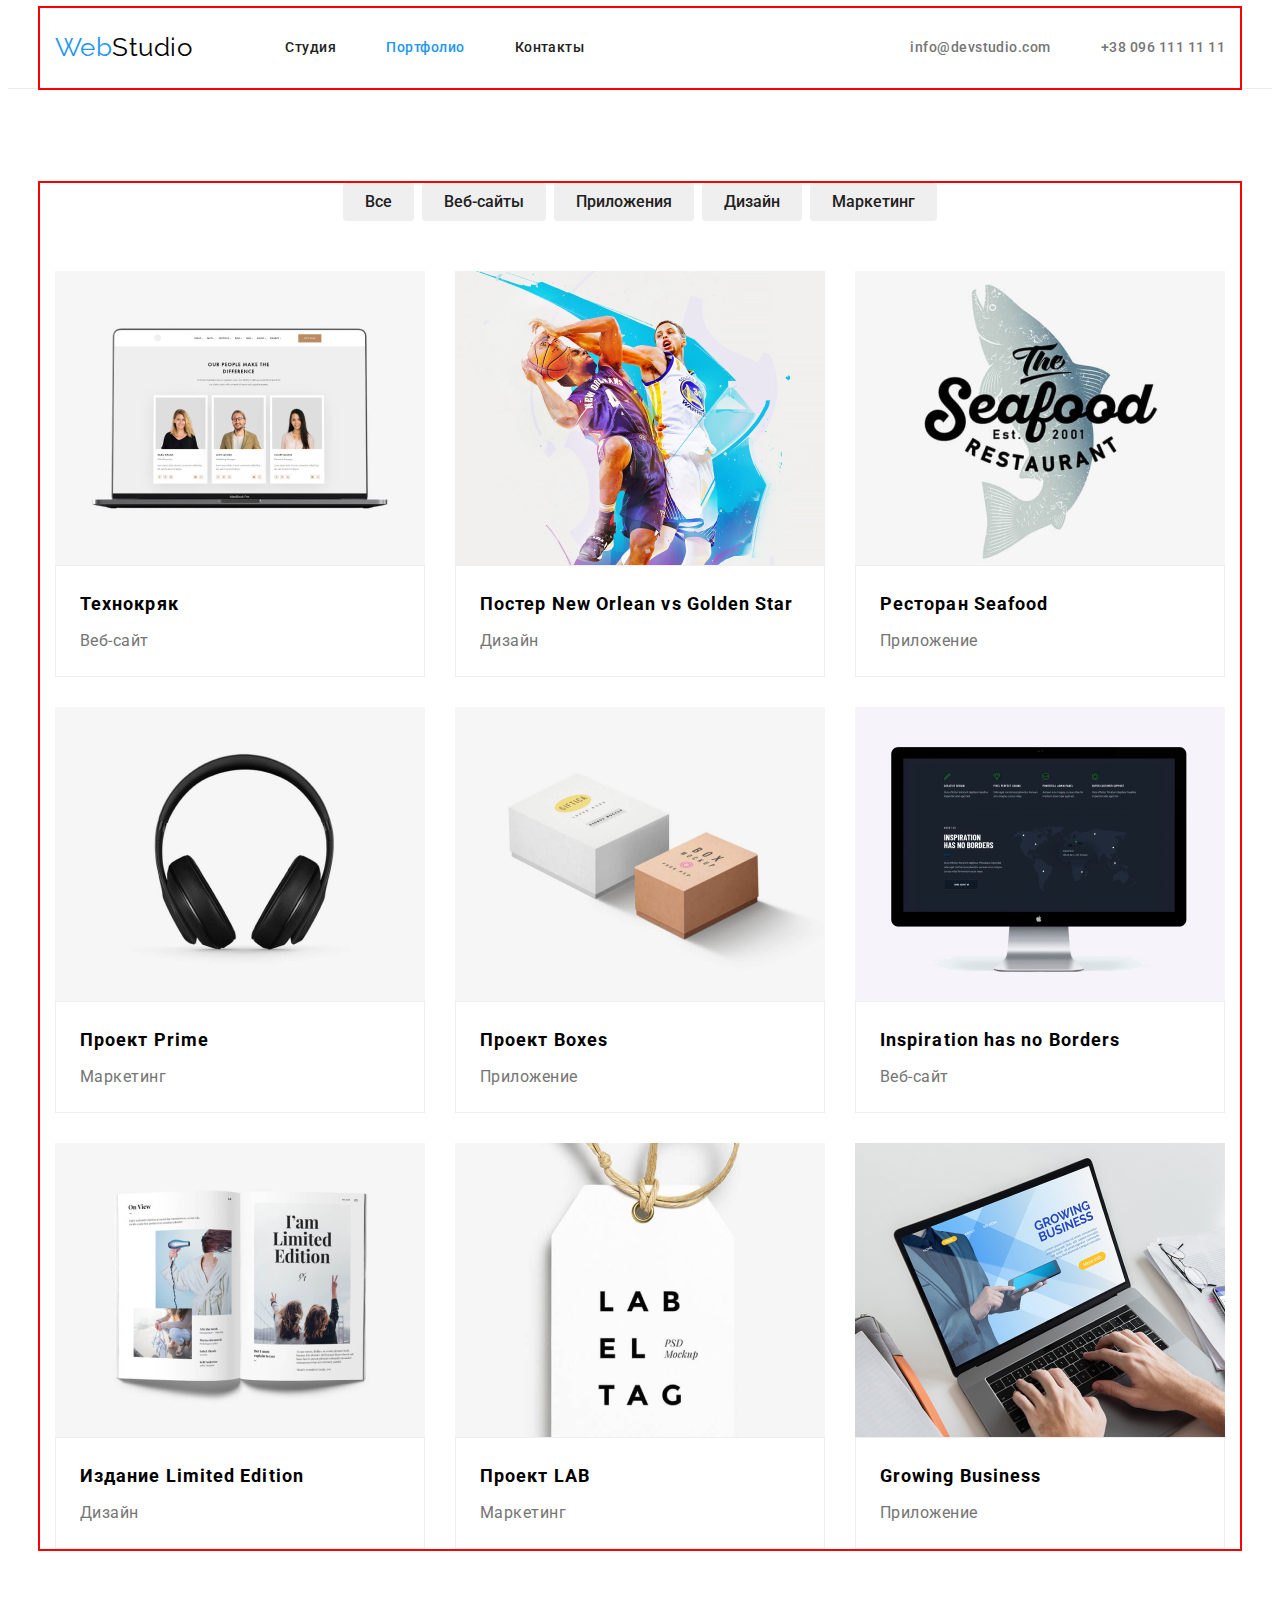
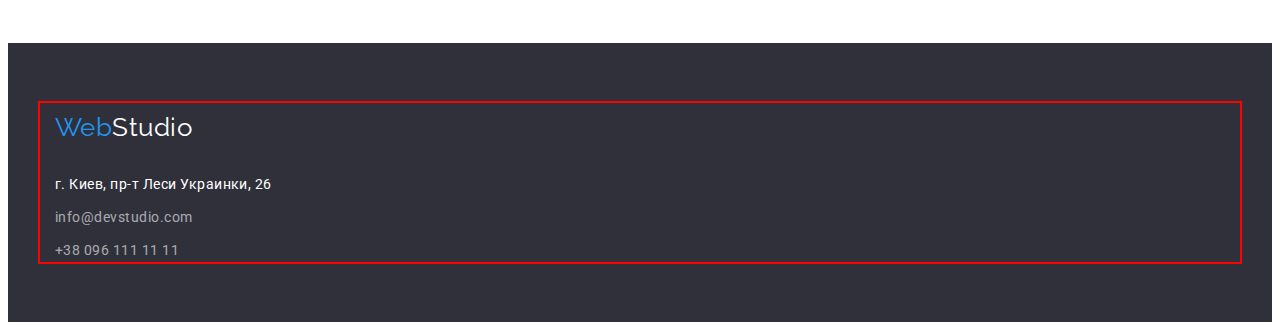
==== portfolio.html @ c7962161 "Initial commit" ====
<!DOCTYPE html>
<html lang="ru">

<head>
    <meta charset="UTF-8">
    <meta http-equiv="X-UA-Compatible" content="IE=edge">
    <meta name="viewport" content="width=device-width, initial-scale=1.0">
    <link rel="preconnect" href="https://fonts.googleapis.com">
    <link rel="preconnect" href="https://fonts.gstatic.com" crossorigin>
    <link
        href="https://fonts.googleapis.com/css2?family=Raleway:wght@700&family=Roboto:wght@400;500;700;900&display=swap"
        rel="stylesheet">
    <link rel="stylesheet" href="https://cdnjs.cloudflare.com/ajax/libs/modern-normalize/1.1.0/modern-normalize.min.css"
        integrity="sha512-wpPYUAdjBVSE4KJnH1VR1HeZfpl1ub8YT/NKx4PuQ5NmX2tKuGu6U/JRp5y+Y8XG2tV+wKQpNHVUX03MfMFn9Q=="
        crossorigin="anonymous" referrerpolicy="no-referrer" />
    <link rel="stylesheet" href="./css/styles.css">
    <title>Document</title>
</head>

<body>
    <header>
        <div class="container menu">
            <nav class="nav-navigation">
                <!-- Навигация на другие страницы -->
                <a class="logo link logo-header" href="./index.html">
                    <span class="logo-web">Web</span><span class="logo-studio">Studio</span>
                </a>
                <ul class="site-nav list">
                    <li class="item"><a class="link" href="./index.html">Студия</a></li>
                    <li class="item"><a class="link current" href="./portfolio.html">Портфолио</a></li>
                    <li class="item"><a class="link" href="">Контакты</a></li>
                </ul>
            </nav>
            <!-- Почта  телефон -->
            <div class="nav-info">
            <a class="site-navv list link info" href="mailto:info@devstudio.com">info@devstudio.com</a>
            <a class="site-navv list link info" href="tel:+380961111111">+38 096 111 11 11</a>
            </div>
        </div>
    </header>
    <main>

        <!--Портфолио-->
        <section class="portfolio">
            <div class="container">
            <h1 class="portfolio-title visually-hidden">Портфолио</h1>

                <ul class="list portfolio-menu">
                    <li><button class="portfolio-button" type="button">Все</button></li>
                    <li><button class="portfolio-button" type="button">Веб-сайты</button></li>
                    <li><button class="portfolio-button" type="button">Приложения</button></li>
                    <li><button class="portfolio-button" type="button">Дизайн</button></li>
                    <li><button class="portfolio-button" type="button">Маркетинг</button></li>
                </ul>

            <ul class="portfolio-list list">
                <li>
                    <img src="./images/texno.jpg" alt="разработка веб-сайта" width="370" height="294">
                    <div class="portfolio-about">
                    <h2 class="portfolio-title">Технокряк</h2>
                    <p class="list-about">Веб-сайт</p>
                    </div>
                </li>
                <li>
                    <img src="./images/neworlean.jpg" alt="разработка дизайна постера" width="370" height="294">
                    <div class="portfolio-about">
                    <h2 class="portfolio-title">Постер New Orlean vs Golden Star</h2>
                    <p class="list-about">Дизайн</p>
                    </div>
                </li>
                <li>
                    <img src="./images/seafood.jpg" alt="разработка приложения для ресторана" width="370" height="294">
                    <div class="portfolio-about">
                    <h2 class="portfolio-title">Ресторан Seafood</h2>
                    <p class="list-about">Приложение</p>
                    </div>
                </li>
                <li>
                    <img src="./images/prime.jpg" alt="реклама наушников" width="370" height="294">
                    <div class="portfolio-about">
                    <h2 class="portfolio-title">Проект Prime</h2>
                    <p class="list-about">Маркетинг</p>
                    </div>
                </li>
                <li>
                    <img src="./images/boxes.jpg" alt="разработка приложений" width="370" height="294">
                    <div class="portfolio-about">
                    <h2 class="portfolio-title">Проект Boxes</h2>
                    <p class="list-about">Приложение</p>
                    </div>
                </li>
                <li>
                    <img src="./images/inspiration.jpg" alt="разработка веб-сайта" width="370" height="294">
                    <div class="portfolio-about">
                    <h2 class="portfolio-title">Inspiration has no Borders</h2>
                    <p class="list-about">Веб-сайт</p>
                    </div>
                </li>
                <li>
                    <img src="./images/limited.jpg" alt="дизайн для издательства" width="370" height="294">
                    <div class="portfolio-about">
                    <h2 class="portfolio-title">Издание Limited Edition</h2>
                    <p class="list-about">Дизайн</p>
                    </div>
                </li>
                <li>
                    <img src="./images/lab.jpg" alt="маркетинг и реклама" width="370" height="294">
                    <div class="portfolio-about">
                    <h2 class="portfolio-title">Проект LAB</h2>
                    <p class="list-about">Маркетинг</p>
                    </div>
                </li>
                <li>
                    <img src="./images/growingbusiness.jpg" alt="разработка приложения" width="370" height="294">
                    <div class="portfolio-about">
                    <h2 class="portfolio-title">Growing Business</h2>
                    <p class="list-about">Приложение</p>
                    </div>
                </li>

            </ul>
            </div>

        </section>

    </main>

    <!--Футер-->
    
        <footer class="footer">
            <div class="container">
            <a class="logo link" href="./index.html">
                <span class="logo-web">Web</span><span class="logo-footer">Studio</span>
            </a>
            <address>
                <ul class="footer-list list">
                    <li class="footer-address"><a class="address link" href="https://goo.gl/maps/EyPAr5aNkVju3ovo6" rel="nofollow">г. Киев, пр-т
                            Леси
                            Украинки, 26</a>
                    </li>
                    <li class="footer-mailo"><a class="nav link" href="mailto:info@devstudio.com">info@devstudio.com</a></li>
                    <li><a class="nav link" href="tel:+380961111111">+38 096 111 11 11</a></li>
                </ul>
            </address>
            </div>    
        </footer>   

</body>

</html>
---- css/styles.css ----
html {
    box-sizing: border-box;
}

*,
*::after,
*::before {
    box-sizing: inherit;
}

h1,
h2,
h3,
h4,
h5,
h6,
p {
    margin: 0;
}

.list {
    list-style: none;
    padding: 0;
    margin: 0;
}

.link {
    text-decoration: none;
    color: inherit;
}

img {
    display: block;
    max-width: 100%;
    height: auto;
}


:root {
    --primary-text-color: #757575;
    --title-text-color: #212121;
    --accent-color: #2196F3;
    --body-color: #ffffff;
    --color-footer: #2F303A;
}

body {
    font-family: 'Roboto' ,sans-serif;
    background-color: var(--body-color)
    color: var(--title-text-color);
    letter-spacing: 0.03em;
}


header {
    border-bottom: 1px solid #ECECEC;
}

.container {
    width: 1200px;
    padding-left: 15px;
    padding-right: 15px;
    outline: 2px solid red;
    margin: 0 auto;
}

.link {
    text-decoration: none;
}


.logo {
    font-family: 'Raleway' ,sans-serif;;
    font-size: 26px;
    line-height: 1.9;
    color: inherit;
    }

.logo-header {
    margin-right: 93px;
}
 
.logo-web {
    color: var(--accent-color);
}

 /* .logo-studio { 
    color: var(--title-text-color);
} */

.logo-footer {
    color: var(--body-color)
    
}

/* Стилизация навигации сайта */

.site-nav {
    display: flex;
}

.site-nav .link {
    display: block;
    padding-top: 32px;
    padding-bottom: 32px;
}

.site-nav .item  {
    margin-right: 50px;
} 

.site-nav .item:last-child {
    margin-right: 0;
}

.site-nav {
    color: var(--title-text-color);
    font-weight: 500;
    font-size: 14px;
    line-height: 1.14;
}

.nav-navigation {
    display: flex;
    align-items: center;
}

.menu {
    display: flex;
    align-items: center;
}

.nav-info {
    display: flex;
    margin-left: auto;
}

.site-navv {
    color: var(--title-text-color);
    font-weight: 500;
    font-size: 14px;
    line-height: 1.14;
}

.site-navv:hover,
.site-navv:focus {
    color: var(--accent-color);
}


.info {
    color: var(--primary-text-color);
    display: flex;
}

.info+.info {
    margin-left: 50px;
}


.site-nav .item:hover,
.site-nav .item:focus{
    color: var(--accent-color);
}

.site-nav .link.current {
    color: var(--accent-color);
}


/* ---------Прячем заголовки-------------------------- */

.visually-hidden {
    position: absolute;
    width: 1px;
    height: 1px;
    margin: -1px;
    border: 0;
    padding: 0;

    white-space: nowrap;
    clip-path: inset(100%);
    clip: rect(0 0 0 0);
    overflow: hidden;
} 

.visually-list {
    display: flex;
}

.visually-list li {
    width: 270px;
}

.visually-list .item {
    margin-right: 30px;
}

.visually-list .item:nth-child(4n) {
    margin-right: 0;
}
/*-------- Стилизация главной страницы сайта ----------*/

.hero {
    background-color: #2F303A;
    
    text-align: center;
    padding-top: 200px;
    padding-bottom: 200px;
}

.hero-tittle {
    font-family: 'Roboto';
    color: var(--body-color);
    font-weight: 900;
    font-size: 44px;
    line-height: 1.36;
    text-transform: uppercase;
    letter-spacing: 0.06em;

    margin-bottom: 30px;
}

.hero-button {
    border: 0;
    background: var(--accent-color);
    font-family: 'Roboto';

    font-weight: 700;
    font-size: 16px;
    line-height: 1.88;
    align-items: center;
    text-align: center;
    letter-spacing: 0.06em;
    cursor: pointer;
    color: var(--body-color);

    box-shadow: 0px 4px 4px rgba(0, 0, 0, 0.15);
    border-radius: 4px;
    padding: 10px 32px;
}


/*-------------------- Стилизация заголовка h2 -------------------*/

/* .privilege,
.about,
.team h2 h1 {
    color: #212121;
} */

/*----------------- Стилизация заголовка р ------------------*/

.privilege p,
.about p,
.team p {
    color: var(--primary-text-color);
}

/*---------------------- Стилизация привилегии -----------------*/

.privilege {
    padding-top: 94px;
    padding-bottom: 94px;
}

.privilege-tittle {
    font-size: 14px;
    line-height: 1.14;
    margin-bottom: 10px;
}

.privilege p {
    font-size: 14px;
    line-height: 1.71;
}

/*----------------- Стилизация чем мы занимаемся ------------------*/

.about {
    padding-bottom: 94px;
}

.about-title {
    font-size: 36px;
    line-height: 1.17;
    text-align: center;
    margin-bottom: 50px;
}

.about-list {
    display: flex;
}

.about-list li {
    margin-right: 30px;
}


.about-list li:nth-child(3n) {
    margin-right: 0;
}
/*---------------------- Стилизация блока команда --------------------*/

.container-title {
    margin-bottom: 50px;
}

.team {
    background: #F5F4FA;
    padding-bottom: 94px;
    padding-top: 94px;
}

.team h2 {
    font-size: 36px;
    line-height: 1.7;
    text-align: center;
}

.team-title {
    font-weight: 500;
    font-size: 16px;
    line-height: 1.19;
    margin-bottom: 10px;
}

.team p {
    font-size: 16px;
    line-height: 1.19;
}

.team-list {
    display: flex;
}

.team-list li {
    margin-right: 30px;
    background-color: var(--body-color);
    box-shadow: 0px 1px 3px rgba(0, 0, 0, 0.12), 0px 1px 1px rgba(0, 0, 0, 0.14), 0px 2px 1px rgba(0, 0, 0, 0.2);
    border-radius: 0px 0px 4px 4px;
}

.command-title {
    padding-top: 30px;
    padding-bottom: 30px;
    text-align: center;
}

.team-list li:last-child {
    margin-right: 0;
}
/*------------------- Стилизация кнопок портфолио ---------------------*/
.portfolio {
    padding-top: 94px;
    padding-bottom: 94px;
}

.portfolio-list {
    margin-top: 50px;
    
}

.portfolio-button {
    /* background: #F5F4FA; */
    color: var(--title-text-color);
    cursor: pointer;

    font-family: 'Roboto';
    font-weight: 500;
    font-size: 16px;
    line-height: 1.63;
    
    border: 0;
    border-radius: 4px;
    padding: 6px 22px;
}

.portfolio-button:hover,
.portfolio-button:focus {
    background: var(--accent-color);
    color: var(--body-color);
    border-radius: 4px;
}

.portfolio-title {
    font-size: 18px;
    line-height: 2.0;
    letter-spacing: 0.06em;
    margin-bottom: 4px;
}

.portfolio-menu {
    display: flex;
    justify-content:center;
}

.portfolio-menu li {
    margin-right: 8px;
}

.portfolio-menu li:last-child {
    margin-right: 0;
}

.portfolio-about {
    padding-top: 20px;
    padding-bottom: 20px;
    border: 1px solid #EEEEEE;
    padding-left: 24px;
    padding-right: 24px;
}
/*------------------ Стилизация секции портфолио ---------------------*/

.portfolio-list .list-about {
    color: var(--primary-text-color);
}

.portfolio-list h3 {
    font-size: 18px;
    line-height: 2;
    letter-spacing: 0.06em;
}

.list-about {
    font-size: 16px;
    line-height: 1.88;
}

.portfolio-list {
    display: flex;
    flex-wrap: wrap;
}

.portfolio-list li {
    margin-right: 30px;
    margin-bottom: 30px;
}

.portfolio-list li:nth-child(3n) {
    margin-right: 0;
}

.portfolio-list li:nth-last-child(-n + 3) {
    margin-bottom: 0;
}
/*--------------------- Стилизация футера --------------------------*/

.footer {
    background-color: var(--color-footer);
    padding-top: 60px;
    padding-bottom: 60px;
}

.footer .logo.link {
    display: block;
    margin-bottom: 20px;
}

.footer-list .address{
    color: var(--body-color);
}

.footer-list .nav {
    color: rgba(255, 255, 255, 0.6);
}

.footer-list {
    font-size: 14px;
    line-height: 1.71;
}

.footer:hover,
.footer:focus,
.footer-list .address:hover,
.footer-list .address:focus,
.footer-list .nav:hover,
.footer-list .nav:focus {
    color: var(--accent-color);
}

address {
    font-style: normal;
}

.footer-mailo {
    margin-bottom: 9px;
}

.footer-address {
    margin-bottom: 9px;
}
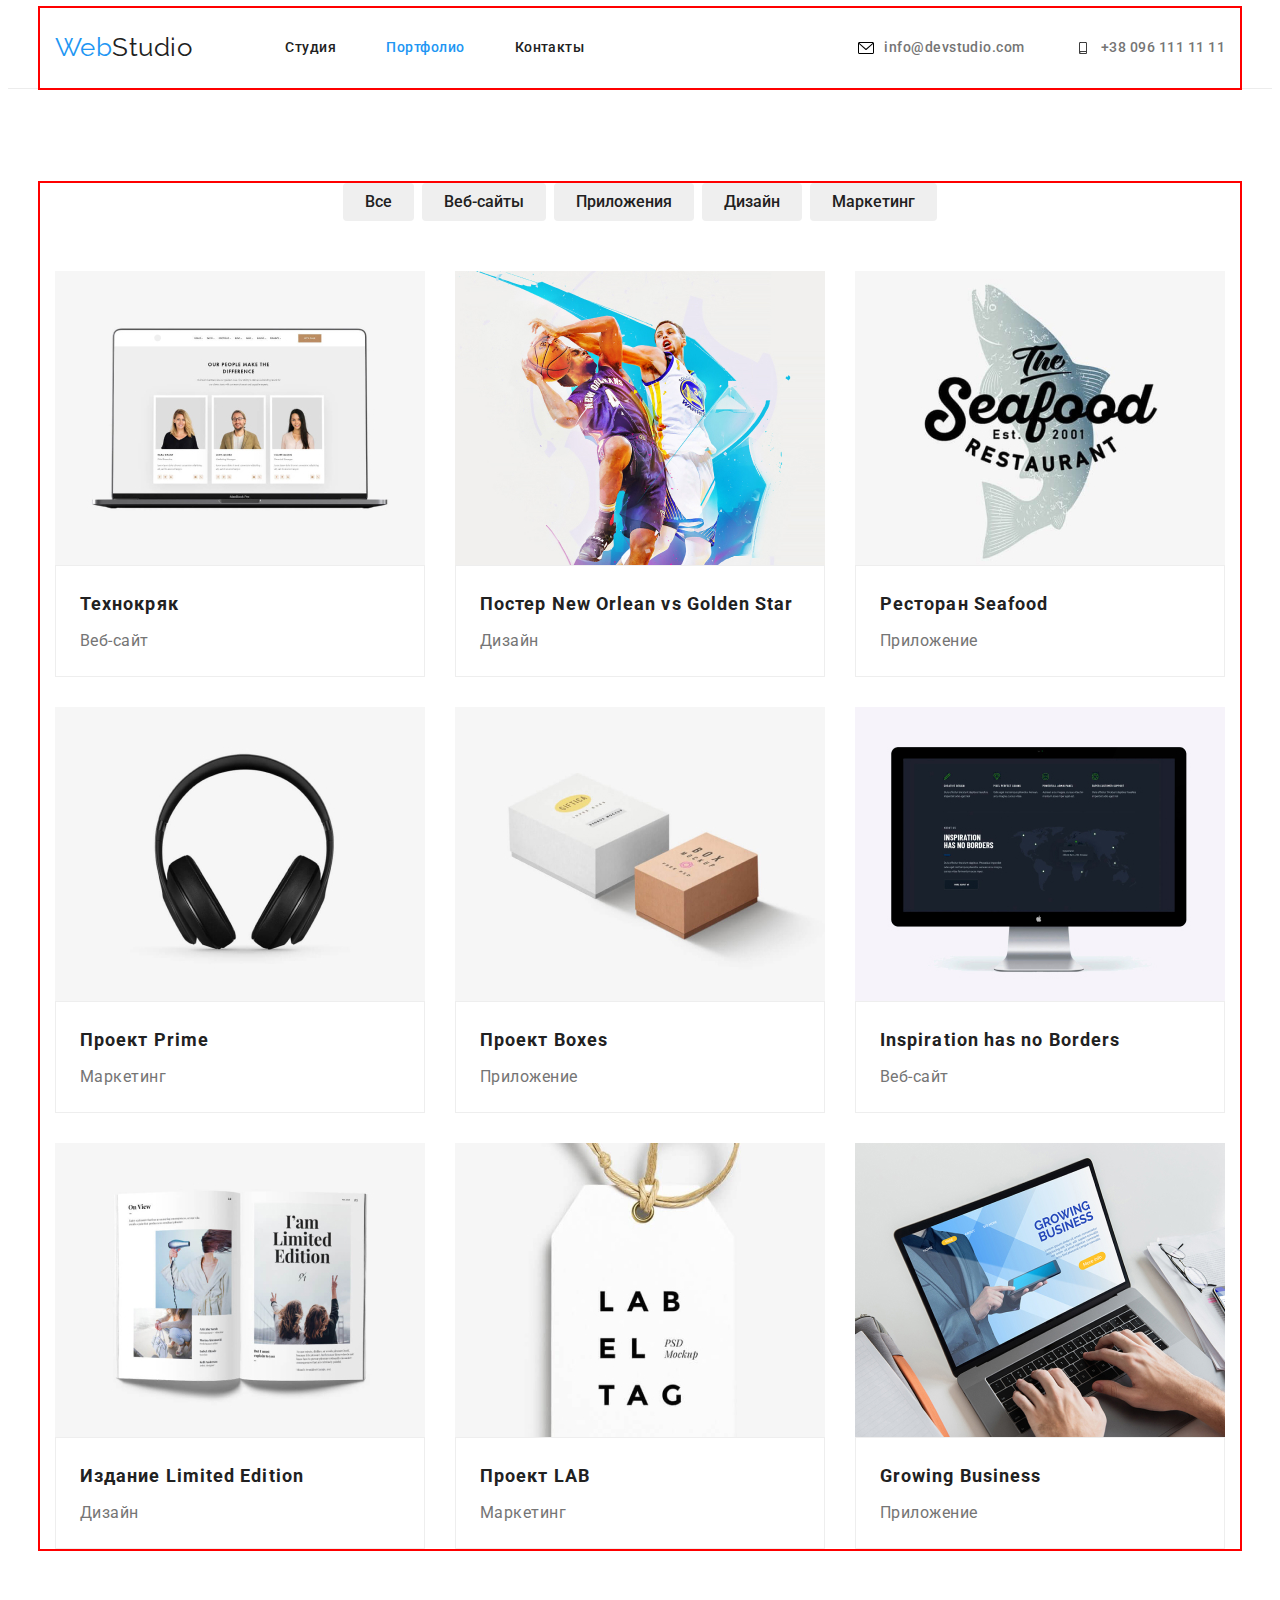
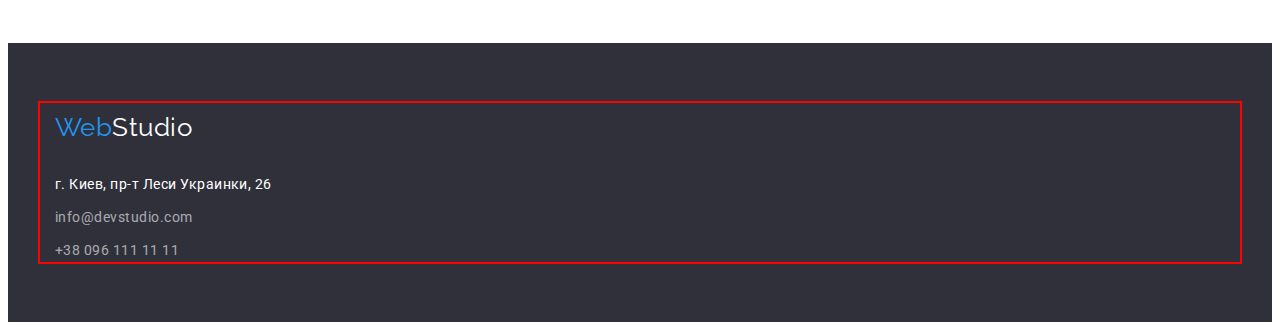
==== commit 7ed0470e: "ДЗ 4" ====
--- a/portfolio.html
+++ b/portfolio.html
@@ -33,9 +33,25 @@
             </nav>
             <!-- Почта  телефон -->
             <div class="nav-info">
-            <a class="site-navv list link info" href="mailto:info@devstudio.com">info@devstudio.com</a>
-            <a class="site-navv list link info" href="tel:+380961111111">+38 096 111 11 11</a>
-            </div>
+                <ul class="list site-navv-list">
+                    <li class="studio-item">
+                        <a class="studio-link site-navv list link info" href="mailto:info@devstudio.com">
+                            <svg class="studio-icon" width="16" height="16">
+                                <use href="/images/symbol-defs.svg#icon-list_footer"></use>
+                            </svg>
+                            info@devstudio.com</a>
+                    </li>
+                    <li class="studio-item">
+                        <a class="studio-link site-navv list link info" href="tel:+380961111111">
+                            <svg class="studio-icon" width="16" height="12">
+                                <use href="/images/symbol-defs.svg#icon-smartphone"></use>
+                            </svg>
+                            +38 096 111 11 11</a>
+                    </li>
+                </ul>
+
+
+</div>
         </div>
     </header>
     <main>
--- a/css/styles.css
+++ b/css/styles.css
@@ -46,7 +46,7 @@
 
 body {
     font-family: 'Roboto' ,sans-serif;
-    background-color: var(--body-color)
+    background-color: var(--body-color);
     color: var(--title-text-color);
     letter-spacing: 0.03em;
 }
@@ -133,7 +133,7 @@
 .nav-info {
     display: flex;
     margin-left: auto;
-}
+} 
 
 .site-navv {
     color: var(--title-text-color);
@@ -150,11 +150,15 @@
 
 .info {
     color: var(--primary-text-color);
-    display: flex;
-}
-
-.info+.info {
+    /* display: flex; */
+}
+
+.info {
     margin-left: 50px;
+}
+
+.site-navv-list {
+    display: flex;
 }
 
 
@@ -167,7 +171,25 @@
     color: var(--accent-color);
 }
 
-
+.studio-link {
+    display: flex;
+    align-items: center;
+}
+
+.studio-list {
+    display: flex;
+    align-items: center;
+}
+
+
+.studio-icon {
+    margin-right: 10px;
+}
+
+.studio-item:hover .studio-icon,
+.studio-item:focus .studio-icon {
+     fill: var(--accent-color);
+}
 /* ---------Прячем заголовки-------------------------- */
 
 .visually-hidden {
@@ -202,11 +224,22 @@
 /*-------- Стилизация главной страницы сайта ----------*/
 
 .hero {
-    background-color: #2F303A;
+    /* background-color: #2F303A; */
     
     text-align: center;
     padding-top: 200px;
     padding-bottom: 200px;
+
+    max-width: 1600px;
+    height: 600px;
+    margin-left: auto;
+    margin-right: auto;
+    background-image: linear-gradient(
+        to right,
+        rgba(47, 48, 58, 0.4),
+        rgba(47, 48, 58, 0.4)
+    ),
+    url('/images/hero.jpg');
 }
 
 .hero-tittle {
@@ -241,6 +274,7 @@
 }
 
 
+
 /*-------------------- Стилизация заголовка h2 -------------------*/
 
 /* .privilege,
@@ -268,6 +302,7 @@
     font-size: 14px;
     line-height: 1.14;
     margin-bottom: 10px;
+    margin-top: 30px;
 }
 
 .privilege p {
@@ -275,6 +310,65 @@
     line-height: 1.71;
 }
 
+/* .item-first::before {
+    display: block;
+    content: '';
+    height: 120px;
+    background-image: url('/images/antenna1.png');
+    background-repeat: no-repeat;
+    background-position: center;
+    background-color: #F5F4FA;
+    border-radius: 4px;
+}
+
+.item-second::before {
+    display: block;
+    content: '';
+    height: 120px;
+    background-image: url('/images/clock1.png');
+    background-repeat: no-repeat;
+    background-position: center;
+    background-color: #F5F4FA;
+    border-radius: 4px;
+}
+
+.item-third::before {
+    display: block;
+    content: '';
+    height: 120px;
+    background-image: url('/images/diagram1.png');
+    background-repeat: no-repeat;
+    background-position: center;
+    background-color: #F5F4FA;
+    border-radius: 4px;
+}
+
+.item-fourth::before {
+    display: block;
+    content: '';
+    height: 120px;
+    background-image: url('/images/astronaut1.png');
+    background-repeat: no-repeat;
+    background-position: center;
+    background-color: #F5F4FA;
+    border-radius: 4px;
+} */
+
+.privilege-div {
+    height: 120px;
+    background-color: #F5F4FA;
+    display: flex;
+    justify-content: center;
+    align-items: center;
+
+}
+
+.privilege-icon {
+    background-repeat: no-repeat;
+    background-position: center;
+    border-radius: 4px;
+    
+}
 /*----------------- Стилизация чем мы занимаемся ------------------*/
 
 .about {
@@ -325,6 +419,14 @@
     margin-bottom: 10px;
 }
 
+.socials-title {
+    margin-bottom: 16px;
+}
+
+.socials-icons {
+    fill: #AFB1B8;  
+}
+
 .team p {
     font-size: 16px;
     line-height: 1.19;
@@ -334,7 +436,7 @@
     display: flex;
 }
 
-.team-list li {
+.team-list-li {
     margin-right: 30px;
     background-color: var(--body-color);
     box-shadow: 0px 1px 3px rgba(0, 0, 0, 0.12), 0px 1px 1px rgba(0, 0, 0, 0.14), 0px 2px 1px rgba(0, 0, 0, 0.2);
@@ -349,6 +451,96 @@
 
 .team-list li:last-child {
     margin-right: 0;
+}
+
+.socials-list {
+    display: flex;
+    justify-content: center;
+    align-items: center;
+}
+
+.socials-link {
+    display: flex;
+    align-items: center;
+    justify-content: center ;
+    width: 44px;
+    height: 44px;
+    background-color;: var(--body-color);
+    border-radius: 50%;
+}
+
+.socials-link:hover,
+.socials-link:focus {
+    background-color: var(--accent-color);
+}
+
+.socials-link:hover .socials-icons,
+.socials-link:focus .socials-icons {
+    fill: var(--body-color);
+}
+
+
+.socials-item:not(:last-child) {
+    margin-right: 10px;
+}
+/* ---------Секция наши клиенты-------------------------- */
+
+.customers {
+    padding-bottom: 94px;
+    padding-top: 94px;
+    }
+
+
+.customers-title {
+    font-weight: 700;
+    font-size: 36px;
+    line-height: 1.67;
+    text-align: center;
+    letter-spacing: 0.03em;
+    
+    color: var(--title-text-color);
+    margin-bottom: 50px;
+
+}
+
+
+.customers-list {
+    display: flex;
+}
+
+.customers-link {
+    display: flex;
+    align-items: center;
+    justify-content: center;
+
+    width: 170px;
+    height: 92px;
+
+
+    border: 1px solid #AFB1B8;
+        border-radius: 4px;
+}
+
+.customers-item {
+    margin-right: 30px;
+}
+
+.customers-item:last-child {
+    margin-right: 0;
+}
+
+.customers-icons {
+    fill: #AFB1B8;
+}
+
+
+.customers-link:hover {
+    border-color: var(--accent-color);
+}
+
+.customers-link:hover .customers-icons,
+.customers-link:focus .customers-icons {
+    fill: var(--accent-color)
 }
 /*------------------- Стилизация кнопок портфолио ---------------------*/
 .portfolio {
@@ -489,4 +681,19 @@
 
 .footer-address {
     margin-bottom: 9px;
-}+}
+
+.footer-title {
+    font-weight: 700;
+    line-height: 16px;
+    letter-spacing: 0.03em;
+    text-transform: uppercase;
+    
+    color: #FFFFFF;
+    font-size: 14px;
+
+}
+
+.footer-title-div {
+    display: flex;
+}
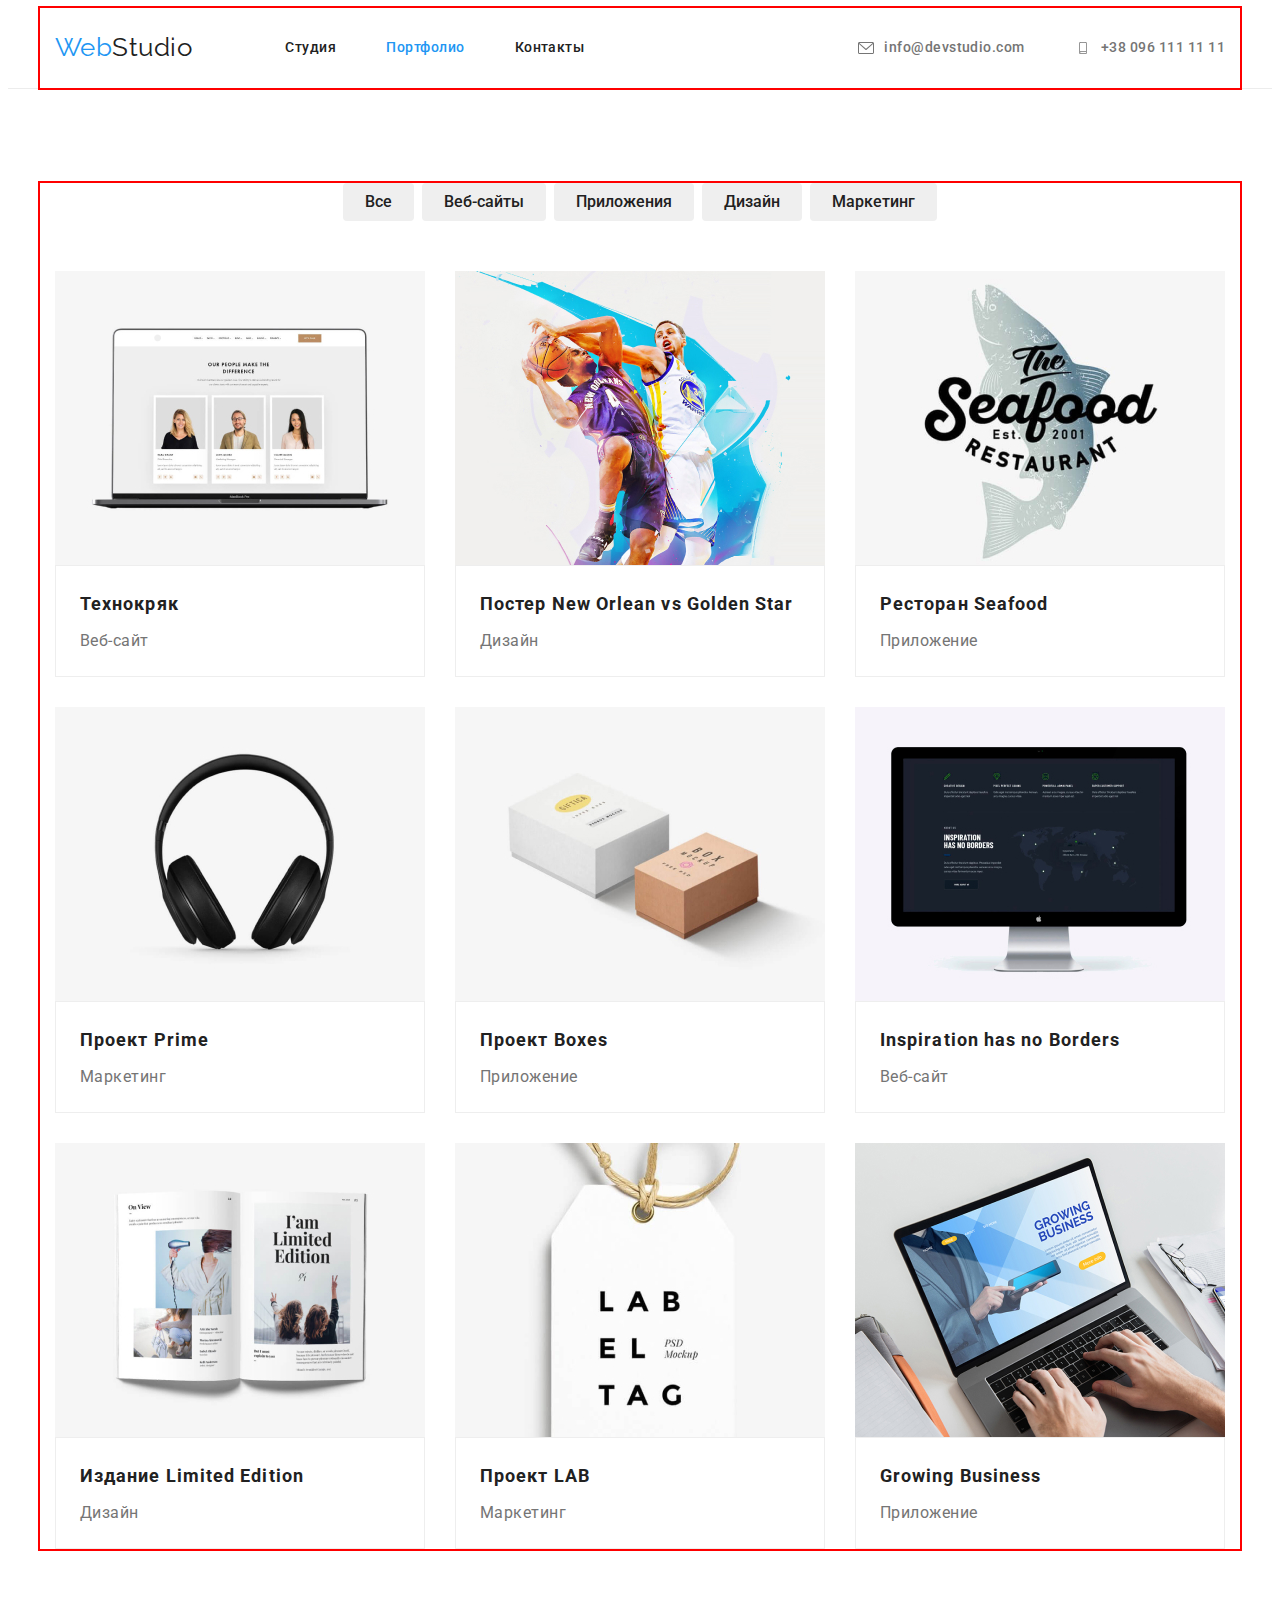
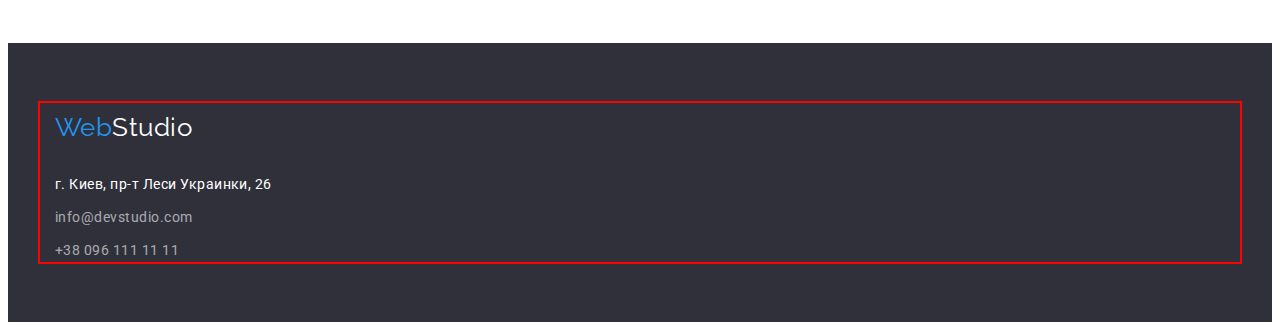
==== commit bebac49a: "ДЗ 4 - правки 1" ====
--- a/portfolio.html
+++ b/portfolio.html
@@ -1,166 +1,192 @@
 <!DOCTYPE html>
 <html lang="ru">
+  <head>
+    <meta charset="UTF-8" />
+    <meta http-equiv="X-UA-Compatible" content="IE=edge" />
+    <meta name="viewport" content="width=device-width, initial-scale=1.0" />
+    <link rel="preconnect" href="https://fonts.googleapis.com" />
+    <link rel="preconnect" href="https://fonts.gstatic.com" crossorigin />
+    <link
+      href="https://fonts.googleapis.com/css2?family=Raleway:wght@700&family=Roboto:wght@400;500;700;900&display=swap"
+      rel="stylesheet"
+    />
+    <link
+      rel="stylesheet"
+      href="https://cdnjs.cloudflare.com/ajax/libs/modern-normalize/1.1.0/modern-normalize.min.css"
+      integrity="sha512-wpPYUAdjBVSE4KJnH1VR1HeZfpl1ub8YT/NKx4PuQ5NmX2tKuGu6U/JRp5y+Y8XG2tV+wKQpNHVUX03MfMFn9Q=="
+      crossorigin="anonymous"
+      referrerpolicy="no-referrer"
+    />
+    <link rel="stylesheet" href="./css/styles.css" />
+    <title>Document</title>
+  </head>
 
-<head>
-    <meta charset="UTF-8">
-    <meta http-equiv="X-UA-Compatible" content="IE=edge">
-    <meta name="viewport" content="width=device-width, initial-scale=1.0">
-    <link rel="preconnect" href="https://fonts.googleapis.com">
-    <link rel="preconnect" href="https://fonts.gstatic.com" crossorigin>
-    <link
-        href="https://fonts.googleapis.com/css2?family=Raleway:wght@700&family=Roboto:wght@400;500;700;900&display=swap"
-        rel="stylesheet">
-    <link rel="stylesheet" href="https://cdnjs.cloudflare.com/ajax/libs/modern-normalize/1.1.0/modern-normalize.min.css"
-        integrity="sha512-wpPYUAdjBVSE4KJnH1VR1HeZfpl1ub8YT/NKx4PuQ5NmX2tKuGu6U/JRp5y+Y8XG2tV+wKQpNHVUX03MfMFn9Q=="
-        crossorigin="anonymous" referrerpolicy="no-referrer" />
-    <link rel="stylesheet" href="./css/styles.css">
-    <title>Document</title>
-</head>
-
-<body>
+  <body>
     <header>
-        <div class="container menu">
-            <nav class="nav-navigation">
-                <!-- Навигация на другие страницы -->
-                <a class="logo link logo-header" href="./index.html">
-                    <span class="logo-web">Web</span><span class="logo-studio">Studio</span>
-                </a>
-                <ul class="site-nav list">
-                    <li class="item"><a class="link" href="./index.html">Студия</a></li>
-                    <li class="item"><a class="link current" href="./portfolio.html">Портфолио</a></li>
-                    <li class="item"><a class="link" href="">Контакты</a></li>
-                </ul>
-            </nav>
-            <!-- Почта  телефон -->
-            <div class="nav-info">
-                <ul class="list site-navv-list">
-                    <li class="studio-item">
-                        <a class="studio-link site-navv list link info" href="mailto:info@devstudio.com">
-                            <svg class="studio-icon" width="16" height="16">
-                                <use href="/images/symbol-defs.svg#icon-list_footer"></use>
-                            </svg>
-                            info@devstudio.com</a>
-                    </li>
-                    <li class="studio-item">
-                        <a class="studio-link site-navv list link info" href="tel:+380961111111">
-                            <svg class="studio-icon" width="16" height="12">
-                                <use href="/images/symbol-defs.svg#icon-smartphone"></use>
-                            </svg>
-                            +38 096 111 11 11</a>
-                    </li>
-                </ul>
-
-
-</div>
+      <div class="container menu">
+        <nav class="nav-navigation">
+          <!-- Навигация на другие страницы -->
+          <a class="logo link logo-header" href="./index.html">
+            <span class="logo-web">Web</span><span class="logo-studio">Studio</span>
+          </a>
+          <ul class="site-nav list">
+            <li class="item"><a class="link" href="./index.html">Студия</a></li>
+            <li class="item"><a class="link current" href="./portfolio.html">Портфолио</a></li>
+            <li class="item"><a class="link" href="">Контакты</a></li>
+          </ul>
+        </nav>
+        <!-- Почта  телефон -->
+        <div class="nav-info">
+          <ul class="list site-navv-list">
+            <li class="studio-item">
+              <a class="studio-link site-navv list link info" href="mailto:info@devstudio.com">
+                <svg class="studio-icon" width="16" height="16">
+                  <use href="/images/symbol-defs.svg#icon-list_footer"></use>
+                </svg>
+                info@devstudio.com</a
+              >
+            </li>
+            <li class="studio-item">
+              <a class="studio-link site-navv list link info" href="tel:+380961111111">
+                <svg class="studio-icon" width="16" height="12">
+                  <use href="/images/symbol-defs.svg#icon-smartphone"></use>
+                </svg>
+                +38 096 111 11 11</a
+              >
+            </li>
+          </ul>
         </div>
+      </div>
     </header>
     <main>
+      <!--Портфолио-->
+      <section class="portfolio">
+        <div class="container">
+          <h1 class="portfolio-title visually-hidden">Портфолио</h1>
 
-        <!--Портфолио-->
-        <section class="portfolio">
-            <div class="container">
-            <h1 class="portfolio-title visually-hidden">Портфолио</h1>
+          <ul class="list portfolio-menu">
+            <li><button class="portfolio-button" type="button">Все</button></li>
+            <li><button class="portfolio-button" type="button">Веб-сайты</button></li>
+            <li><button class="portfolio-button" type="button">Приложения</button></li>
+            <li><button class="portfolio-button" type="button">Дизайн</button></li>
+            <li><button class="portfolio-button" type="button">Маркетинг</button></li>
+          </ul>
 
-                <ul class="list portfolio-menu">
-                    <li><button class="portfolio-button" type="button">Все</button></li>
-                    <li><button class="portfolio-button" type="button">Веб-сайты</button></li>
-                    <li><button class="portfolio-button" type="button">Приложения</button></li>
-                    <li><button class="portfolio-button" type="button">Дизайн</button></li>
-                    <li><button class="portfolio-button" type="button">Маркетинг</button></li>
-                </ul>
-
-            <ul class="portfolio-list list">
-                <li>
-                    <img src="./images/texno.jpg" alt="разработка веб-сайта" width="370" height="294">
-                    <div class="portfolio-about">
-                    <h2 class="portfolio-title">Технокряк</h2>
-                    <p class="list-about">Веб-сайт</p>
-                    </div>
-                </li>
-                <li>
-                    <img src="./images/neworlean.jpg" alt="разработка дизайна постера" width="370" height="294">
-                    <div class="portfolio-about">
-                    <h2 class="portfolio-title">Постер New Orlean vs Golden Star</h2>
-                    <p class="list-about">Дизайн</p>
-                    </div>
-                </li>
-                <li>
-                    <img src="./images/seafood.jpg" alt="разработка приложения для ресторана" width="370" height="294">
-                    <div class="portfolio-about">
-                    <h2 class="portfolio-title">Ресторан Seafood</h2>
-                    <p class="list-about">Приложение</p>
-                    </div>
-                </li>
-                <li>
-                    <img src="./images/prime.jpg" alt="реклама наушников" width="370" height="294">
-                    <div class="portfolio-about">
-                    <h2 class="portfolio-title">Проект Prime</h2>
-                    <p class="list-about">Маркетинг</p>
-                    </div>
-                </li>
-                <li>
-                    <img src="./images/boxes.jpg" alt="разработка приложений" width="370" height="294">
-                    <div class="portfolio-about">
-                    <h2 class="portfolio-title">Проект Boxes</h2>
-                    <p class="list-about">Приложение</p>
-                    </div>
-                </li>
-                <li>
-                    <img src="./images/inspiration.jpg" alt="разработка веб-сайта" width="370" height="294">
-                    <div class="portfolio-about">
-                    <h2 class="portfolio-title">Inspiration has no Borders</h2>
-                    <p class="list-about">Веб-сайт</p>
-                    </div>
-                </li>
-                <li>
-                    <img src="./images/limited.jpg" alt="дизайн для издательства" width="370" height="294">
-                    <div class="portfolio-about">
-                    <h2 class="portfolio-title">Издание Limited Edition</h2>
-                    <p class="list-about">Дизайн</p>
-                    </div>
-                </li>
-                <li>
-                    <img src="./images/lab.jpg" alt="маркетинг и реклама" width="370" height="294">
-                    <div class="portfolio-about">
-                    <h2 class="portfolio-title">Проект LAB</h2>
-                    <p class="list-about">Маркетинг</p>
-                    </div>
-                </li>
-                <li>
-                    <img src="./images/growingbusiness.jpg" alt="разработка приложения" width="370" height="294">
-                    <div class="portfolio-about">
-                    <h2 class="portfolio-title">Growing Business</h2>
-                    <p class="list-about">Приложение</p>
-                    </div>
-                </li>
-
-            </ul>
-            </div>
-
-        </section>
-
+          <ul class="portfolio-list list">
+            <li class="portfolio-item">
+              <img src="./images/texno.jpg" alt="разработка веб-сайта" width="370" height="294" />
+              <div class="portfolio-about">
+                <h2 class="portfolio-title">Технокряк</h2>
+                <p class="list-about">Веб-сайт</p>
+              </div>
+            </li>
+            <li class="portfolio-item">
+              <img
+                src="./images/neworlean.jpg"
+                alt="разработка дизайна постера"
+                width="370"
+                height="294"
+              />
+              <div class="portfolio-about">
+                <h2 class="portfolio-title">Постер New Orlean vs Golden Star</h2>
+                <p class="list-about">Дизайн</p>
+              </div>
+            </li>
+            <li class="portfolio-item">
+              <img
+                src="./images/seafood.jpg"
+                alt="разработка приложения для ресторана"
+                width="370"
+                height="294"
+              />
+              <div class="portfolio-about">
+                <h2 class="portfolio-title">Ресторан Seafood</h2>
+                <p class="list-about">Приложение</p>
+              </div>
+            </li>
+            <li class="portfolio-item">
+              <img src="./images/prime.jpg" alt="реклама наушников" width="370" height="294" />
+              <div class="portfolio-about">
+                <h2 class="portfolio-title">Проект Prime</h2>
+                <p class="list-about">Маркетинг</p>
+              </div>
+            </li>
+            <li class="portfolio-item">
+              <img src="./images/boxes.jpg" alt="разработка приложений" width="370" height="294" />
+              <div class="portfolio-about">
+                <h2 class="portfolio-title">Проект Boxes</h2>
+                <p class="list-about">Приложение</p>
+              </div>
+            </li>
+            <li class="portfolio-item">
+              <img
+                src="./images/inspiration.jpg"
+                alt="разработка веб-сайта"
+                width="370"
+                height="294"
+              />
+              <div class="portfolio-about">
+                <h2 class="portfolio-title">Inspiration has no Borders</h2>
+                <p class="list-about">Веб-сайт</p>
+              </div>
+            </li>
+            <li class="portfolio-item">
+              <img
+                src="./images/limited.jpg"
+                alt="дизайн для издательства"
+                width="370"
+                height="294"
+              />
+              <div class="portfolio-about">
+                <h2 class="portfolio-title">Издание Limited Edition</h2>
+                <p class="list-about">Дизайн</p>
+              </div>
+            </li>
+            <li class="portfolio-item">
+              <img src="./images/lab.jpg" alt="маркетинг и реклама" width="370" height="294" />
+              <div class="portfolio-about">
+                <h2 class="portfolio-title">Проект LAB</h2>
+                <p class="list-about">Маркетинг</p>
+              </div>
+            </li>
+            <li class="portfolio-item">
+              <img
+                src="./images/growingbusiness.jpg"
+                alt="разработка приложения"
+                width="370"
+                height="294"
+              />
+              <div class="portfolio-about">
+                <h2 class="portfolio-title">Growing Business</h2>
+                <p class="list-about">Приложение</p>
+              </div>
+            </li>
+          </ul>
+        </div>
+      </section>
     </main>
 
     <!--Футер-->
-    
-        <footer class="footer">
-            <div class="container">
-            <a class="logo link" href="./index.html">
-                <span class="logo-web">Web</span><span class="logo-footer">Studio</span>
-            </a>
-            <address>
-                <ul class="footer-list list">
-                    <li class="footer-address"><a class="address link" href="https://goo.gl/maps/EyPAr5aNkVju3ovo6" rel="nofollow">г. Киев, пр-т
-                            Леси
-                            Украинки, 26</a>
-                    </li>
-                    <li class="footer-mailo"><a class="nav link" href="mailto:info@devstudio.com">info@devstudio.com</a></li>
-                    <li><a class="nav link" href="tel:+380961111111">+38 096 111 11 11</a></li>
-                </ul>
-            </address>
-            </div>    
-        </footer>   
 
-</body>
-
-</html>+    <footer class="footer">
+      <div class="container">
+        <a class="logo link" href="./index.html">
+          <span class="logo-web">Web</span><span class="logo-footer">Studio</span>
+        </a>
+        <address>
+          <ul class="footer-list list">
+            <li class="footer-address">
+              <a class="address link" href="https://goo.gl/maps/EyPAr5aNkVju3ovo6" rel="nofollow"
+                >г. Киев, пр-т Леси Украинки, 26</a
+              >
+            </li>
+            <li class="footer-mailo">
+              <a class="nav link" href="mailto:info@devstudio.com">info@devstudio.com</a>
+            </li>
+            <li><a class="nav link" href="tel:+380961111111">+38 096 111 11 11</a></li>
+          </ul>
+        </address>
+      </div>
+    </footer>
+  </body>
+</html>
--- a/css/styles.css
+++ b/css/styles.css
@@ -1,11 +1,11 @@
 html {
-    box-sizing: border-box;
+  box-sizing: border-box;
 }
 
 *,
 *::after,
 *::before {
-    box-sizing: inherit;
+  box-sizing: inherit;
 }
 
 h1,
@@ -15,265 +15,251 @@
 h5,
 h6,
 p {
-    margin: 0;
+  margin: 0;
 }
 
 .list {
-    list-style: none;
-    padding: 0;
-    margin: 0;
+  list-style: none;
+  padding: 0;
+  margin: 0;
 }
 
 .link {
-    text-decoration: none;
-    color: inherit;
+  text-decoration: none;
+  color: inherit;
 }
 
 img {
-    display: block;
-    max-width: 100%;
-    height: auto;
-}
-
+  display: block;
+  max-width: 100%;
+  height: auto;
+}
 
 :root {
-    --primary-text-color: #757575;
-    --title-text-color: #212121;
-    --accent-color: #2196F3;
-    --body-color: #ffffff;
-    --color-footer: #2F303A;
+  --primary-text-color: #757575;
+  --title-text-color: #212121;
+  --accent-color: #2196f3;
+  --body-color: #ffffff;
+  --color-footer: #2f303a;
 }
 
 body {
-    font-family: 'Roboto' ,sans-serif;
-    background-color: var(--body-color);
-    color: var(--title-text-color);
-    letter-spacing: 0.03em;
-}
-
+  font-family: 'Roboto', sans-serif;
+  background-color: var(--body-color);
+  color: var(--title-text-color);
+  letter-spacing: 0.03em;
+}
 
 header {
-    border-bottom: 1px solid #ECECEC;
+  border-bottom: 1px solid #ececec;
 }
 
 .container {
-    width: 1200px;
-    padding-left: 15px;
-    padding-right: 15px;
-    outline: 2px solid red;
-    margin: 0 auto;
+  width: 1200px;
+  padding-left: 15px;
+  padding-right: 15px;
+  outline: 2px solid red;
+  margin: 0 auto;
 }
 
 .link {
-    text-decoration: none;
-}
-
+  text-decoration: none;
+}
 
 .logo {
-    font-family: 'Raleway' ,sans-serif;;
-    font-size: 26px;
-    line-height: 1.9;
-    color: inherit;
-    }
+  font-family: 'Raleway', sans-serif;
+  font-size: 26px;
+  line-height: 1.9;
+  color: inherit;
+}
 
 .logo-header {
-    margin-right: 93px;
-}
- 
+  margin-right: 93px;
+}
+
 .logo-web {
-    color: var(--accent-color);
-}
-
- /* .logo-studio { 
+  color: var(--accent-color);
+}
+
+/* .logo-studio { 
     color: var(--title-text-color);
 } */
 
 .logo-footer {
-    color: var(--body-color)
-    
+  color: var(--body-color);
 }
 
 /* Стилизация навигации сайта */
 
 .site-nav {
-    display: flex;
+  display: flex;
 }
 
 .site-nav .link {
-    display: block;
-    padding-top: 32px;
-    padding-bottom: 32px;
-}
-
-.site-nav .item  {
-    margin-right: 50px;
-} 
+  display: block;
+  padding-top: 32px;
+  padding-bottom: 32px;
+}
+
+.site-nav .item {
+  margin-right: 50px;
+}
 
 .site-nav .item:last-child {
-    margin-right: 0;
+  margin-right: 0;
 }
 
 .site-nav {
-    color: var(--title-text-color);
-    font-weight: 500;
-    font-size: 14px;
-    line-height: 1.14;
+  color: var(--title-text-color);
+  font-weight: 500;
+  font-size: 14px;
+  line-height: 1.14;
 }
 
 .nav-navigation {
-    display: flex;
-    align-items: center;
+  display: flex;
+  align-items: center;
 }
 
 .menu {
-    display: flex;
-    align-items: center;
+  display: flex;
+  align-items: center;
 }
 
 .nav-info {
-    display: flex;
-    margin-left: auto;
-} 
+  display: flex;
+  margin-left: auto;
+}
 
 .site-navv {
-    color: var(--title-text-color);
-    font-weight: 500;
-    font-size: 14px;
-    line-height: 1.14;
+  color: var(--title-text-color);
+  font-weight: 500;
+  font-size: 14px;
+  line-height: 1.14;
 }
 
 .site-navv:hover,
 .site-navv:focus {
-    color: var(--accent-color);
-}
-
+  color: var(--accent-color);
+}
 
 .info {
-    color: var(--primary-text-color);
-    /* display: flex; */
+  color: var(--primary-text-color);
+  /* display: flex; */
 }
 
 .info {
-    margin-left: 50px;
+  margin-left: 50px;
 }
 
 .site-navv-list {
-    display: flex;
-}
-
+  display: flex;
+}
 
 .site-nav .item:hover,
-.site-nav .item:focus{
-    color: var(--accent-color);
+.site-nav .item:focus {
+  color: var(--accent-color);
 }
 
 .site-nav .link.current {
-    color: var(--accent-color);
+  color: var(--accent-color);
 }
 
 .studio-link {
-    display: flex;
-    align-items: center;
+  display: flex;
+  align-items: center;
 }
 
 .studio-list {
-    display: flex;
-    align-items: center;
-}
-
+  display: flex;
+  align-items: center;
+}
 
 .studio-icon {
-    margin-right: 10px;
+  margin-right: 10px;
+  fill: currentColor;
 }
 
 .studio-item:hover .studio-icon,
 .studio-item:focus .studio-icon {
-     fill: var(--accent-color);
+  fill: var(--accent-color);
 }
 /* ---------Прячем заголовки-------------------------- */
 
 .visually-hidden {
-    position: absolute;
-    width: 1px;
-    height: 1px;
-    margin: -1px;
-    border: 0;
-    padding: 0;
-
-    white-space: nowrap;
-    clip-path: inset(100%);
-    clip: rect(0 0 0 0);
-    overflow: hidden;
-} 
+  position: absolute;
+  width: 1px;
+  height: 1px;
+  margin: -1px;
+  border: 0;
+  padding: 0;
+
+  white-space: nowrap;
+  clip-path: inset(100%);
+  clip: rect(0 0 0 0);
+  overflow: hidden;
+}
 
 .visually-list {
-    display: flex;
+  display: flex;
 }
 
 .visually-list li {
-    width: 270px;
+  width: 270px;
 }
 
 .visually-list .item {
-    margin-right: 30px;
+  margin-right: 30px;
 }
 
 .visually-list .item:nth-child(4n) {
-    margin-right: 0;
+  margin-right: 0;
 }
 /*-------- Стилизация главной страницы сайта ----------*/
 
 .hero {
-    /* background-color: #2F303A; */
-    
-    text-align: center;
-    padding-top: 200px;
-    padding-bottom: 200px;
-
-    max-width: 1600px;
-    height: 600px;
-    margin-left: auto;
-    margin-right: auto;
-    background-image: linear-gradient(
-        to right,
-        rgba(47, 48, 58, 0.4),
-        rgba(47, 48, 58, 0.4)
-    ),
-    url('/images/hero.jpg');
+  text-align: center;
+  padding-top: 200px;
+  padding-bottom: 200px;
+
+  max-width: 1600px;
+  height: 600px;
+  margin-left: auto;
+  margin-right: auto;
+  background-image: linear-gradient(to right, rgba(47, 48, 58, 0.4), rgba(47, 48, 58, 0.4)),
+    url('./images/hero.jpg');
 }
 
 .hero-tittle {
-    font-family: 'Roboto';
-    color: var(--body-color);
-    font-weight: 900;
-    font-size: 44px;
-    line-height: 1.36;
-    text-transform: uppercase;
-    letter-spacing: 0.06em;
-
-    margin-bottom: 30px;
+  font-family: 'Roboto';
+  color: var(--body-color);
+  font-weight: 900;
+  font-size: 44px;
+  line-height: 1.36;
+  text-transform: uppercase;
+  letter-spacing: 0.06em;
+
+  margin-bottom: 30px;
 }
 
 .hero-button {
-    border: 0;
-    background: var(--accent-color);
-    font-family: 'Roboto';
-
-    font-weight: 700;
-    font-size: 16px;
-    line-height: 1.88;
-    align-items: center;
-    text-align: center;
-    letter-spacing: 0.06em;
-    cursor: pointer;
-    color: var(--body-color);
-
-    box-shadow: 0px 4px 4px rgba(0, 0, 0, 0.15);
-    border-radius: 4px;
-    padding: 10px 32px;
-}
-
-
+  border: 0;
+  background: var(--accent-color);
+  font-family: 'Roboto';
+
+  font-weight: 700;
+  font-size: 16px;
+  line-height: 1.88;
+  align-items: center;
+  text-align: center;
+  letter-spacing: 0.06em;
+  cursor: pointer;
+  color: var(--body-color);
+
+  box-shadow: 0px 4px 4px rgba(0, 0, 0, 0.15);
+  border-radius: 4px;
+  padding: 10px 32px;
+}
 
 /*-------------------- Стилизация заголовка h2 -------------------*/
 
@@ -288,26 +274,26 @@
 .privilege p,
 .about p,
 .team p {
-    color: var(--primary-text-color);
+  color: var(--primary-text-color);
 }
 
 /*---------------------- Стилизация привилегии -----------------*/
 
 .privilege {
-    padding-top: 94px;
-    padding-bottom: 94px;
+  padding-top: 94px;
+  padding-bottom: 94px;
 }
 
 .privilege-tittle {
-    font-size: 14px;
-    line-height: 1.14;
-    margin-bottom: 10px;
-    margin-top: 30px;
+  font-size: 14px;
+  line-height: 1.14;
+  margin-bottom: 10px;
+  margin-top: 30px;
 }
 
 .privilege p {
-    font-size: 14px;
-    line-height: 1.71;
+  font-size: 14px;
+  line-height: 1.71;
 }
 
 /* .item-first::before {
@@ -355,311 +341,310 @@
 } */
 
 .privilege-div {
-    height: 120px;
-    background-color: #F5F4FA;
-    display: flex;
-    justify-content: center;
-    align-items: center;
-
+  height: 120px;
+  background-color: #f5f4fa;
+  display: flex;
+  justify-content: center;
+  align-items: center;
 }
 
 .privilege-icon {
-    background-repeat: no-repeat;
-    background-position: center;
-    border-radius: 4px;
-    
+  background-repeat: no-repeat;
+  background-position: center;
+  border-radius: 4px;
 }
 /*----------------- Стилизация чем мы занимаемся ------------------*/
 
 .about {
-    padding-bottom: 94px;
+  padding-bottom: 94px;
 }
 
 .about-title {
-    font-size: 36px;
-    line-height: 1.17;
-    text-align: center;
-    margin-bottom: 50px;
+  font-size: 36px;
+  line-height: 1.17;
+  text-align: center;
+  margin-bottom: 50px;
 }
 
 .about-list {
-    display: flex;
+  display: flex;
 }
 
 .about-list li {
-    margin-right: 30px;
-}
-
+  margin-right: 30px;
+}
 
 .about-list li:nth-child(3n) {
-    margin-right: 0;
+  margin-right: 0;
 }
 /*---------------------- Стилизация блока команда --------------------*/
 
 .container-title {
-    margin-bottom: 50px;
+  margin-bottom: 50px;
 }
 
 .team {
-    background: #F5F4FA;
-    padding-bottom: 94px;
-    padding-top: 94px;
+  background: #f5f4fa;
+  padding-bottom: 94px;
+  padding-top: 94px;
 }
 
 .team h2 {
-    font-size: 36px;
-    line-height: 1.7;
-    text-align: center;
+  font-size: 36px;
+  line-height: 1.7;
+  text-align: center;
 }
 
 .team-title {
-    font-weight: 500;
-    font-size: 16px;
-    line-height: 1.19;
-    margin-bottom: 10px;
+  font-weight: 500;
+  font-size: 16px;
+  line-height: 1.19;
+  margin-bottom: 10px;
 }
 
 .socials-title {
-    margin-bottom: 16px;
+  margin-bottom: 16px;
 }
 
 .socials-icons {
-    fill: #AFB1B8;  
+  fill: #afb1b8;
 }
 
 .team p {
-    font-size: 16px;
-    line-height: 1.19;
+  font-size: 16px;
+  line-height: 1.19;
 }
 
 .team-list {
-    display: flex;
+  display: flex;
 }
 
 .team-list-li {
-    margin-right: 30px;
-    background-color: var(--body-color);
-    box-shadow: 0px 1px 3px rgba(0, 0, 0, 0.12), 0px 1px 1px rgba(0, 0, 0, 0.14), 0px 2px 1px rgba(0, 0, 0, 0.2);
-    border-radius: 0px 0px 4px 4px;
+  margin-right: 30px;
+  background-color: var(--body-color);
+  box-shadow: 0px 1px 3px rgba(0, 0, 0, 0.12), 0px 1px 1px rgba(0, 0, 0, 0.14),
+    0px 2px 1px rgba(0, 0, 0, 0.2);
+  border-radius: 0px 0px 4px 4px;
 }
 
 .command-title {
-    padding-top: 30px;
-    padding-bottom: 30px;
-    text-align: center;
+  padding-top: 30px;
+  padding-bottom: 30px;
+  text-align: center;
 }
 
 .team-list li:last-child {
-    margin-right: 0;
+  margin-right: 0;
 }
 
 .socials-list {
-    display: flex;
-    justify-content: center;
-    align-items: center;
+  display: flex;
+  justify-content: center;
+  align-items: center;
 }
 
 .socials-link {
-    display: flex;
-    align-items: center;
-    justify-content: center ;
-    width: 44px;
-    height: 44px;
-    background-color;: var(--body-color);
-    border-radius: 50%;
+  display: flex;
+  align-items: center;
+  justify-content: center;
+  width: 44px;
+  height: 44px;
+  background-color: var(--body-color);
+  border-radius: 50%;
 }
 
 .socials-link:hover,
 .socials-link:focus {
-    background-color: var(--accent-color);
+  background-color: var(--accent-color);
 }
 
 .socials-link:hover .socials-icons,
 .socials-link:focus .socials-icons {
-    fill: var(--body-color);
-}
-
+  fill: var(--body-color);
+}
 
 .socials-item:not(:last-child) {
-    margin-right: 10px;
+  margin-right: 10px;
 }
 /* ---------Секция наши клиенты-------------------------- */
 
 .customers {
-    padding-bottom: 94px;
-    padding-top: 94px;
-    }
-
+  padding-bottom: 94px;
+  padding-top: 94px;
+}
 
 .customers-title {
-    font-weight: 700;
-    font-size: 36px;
-    line-height: 1.67;
-    text-align: center;
-    letter-spacing: 0.03em;
-    
-    color: var(--title-text-color);
-    margin-bottom: 50px;
-
-}
-
+  font-weight: 700;
+  font-size: 36px;
+  line-height: 1.67;
+  text-align: center;
+  letter-spacing: 0.03em;
+
+  color: var(--title-text-color);
+  margin-bottom: 50px;
+}
 
 .customers-list {
-    display: flex;
+  display: flex;
 }
 
 .customers-link {
-    display: flex;
-    align-items: center;
-    justify-content: center;
-
-    width: 170px;
-    height: 92px;
-
-
-    border: 1px solid #AFB1B8;
-        border-radius: 4px;
+  display: flex;
+  align-items: center;
+  justify-content: center;
+
+  width: 170px;
+  height: 92px;
+
+  border: 1px solid #afb1b8;
+  border-radius: 4px;
 }
 
 .customers-item {
-    margin-right: 30px;
+  margin-right: 30px;
 }
 
 .customers-item:last-child {
-    margin-right: 0;
+  margin-right: 0;
 }
 
 .customers-icons {
-    fill: #AFB1B8;
-}
-
+  fill: #afb1b8;
+}
 
 .customers-link:hover {
-    border-color: var(--accent-color);
+  border-color: var(--accent-color);
 }
 
 .customers-link:hover .customers-icons,
 .customers-link:focus .customers-icons {
-    fill: var(--accent-color)
+  fill: var(--accent-color);
 }
 /*------------------- Стилизация кнопок портфолио ---------------------*/
 .portfolio {
-    padding-top: 94px;
-    padding-bottom: 94px;
+  padding-top: 94px;
+  padding-bottom: 94px;
 }
 
 .portfolio-list {
-    margin-top: 50px;
-    
+  margin-top: 50px;
 }
 
 .portfolio-button {
-    /* background: #F5F4FA; */
-    color: var(--title-text-color);
-    cursor: pointer;
-
-    font-family: 'Roboto';
-    font-weight: 500;
-    font-size: 16px;
-    line-height: 1.63;
-    
-    border: 0;
-    border-radius: 4px;
-    padding: 6px 22px;
+  /* background: #F5F4FA; */
+  color: var(--title-text-color);
+  cursor: pointer;
+
+  font-family: 'Roboto';
+  font-weight: 500;
+  font-size: 16px;
+  line-height: 1.63;
+
+  border: 0;
+  border-radius: 4px;
+  padding: 6px 22px;
 }
 
 .portfolio-button:hover,
 .portfolio-button:focus {
-    background: var(--accent-color);
-    color: var(--body-color);
-    border-radius: 4px;
+  background: var(--accent-color);
+  color: var(--body-color);
+  border-radius: 4px;
+  box-shadow: 0px 3px 1px rgba(0, 0, 0, 0.1), 0px 1px 2px rgba(0, 0, 0, 0.08),
+    0px 2px 2px rgba(0, 0, 0, 0.12);
 }
 
 .portfolio-title {
-    font-size: 18px;
-    line-height: 2.0;
-    letter-spacing: 0.06em;
-    margin-bottom: 4px;
+  font-size: 18px;
+  line-height: 2;
+  letter-spacing: 0.06em;
+  margin-bottom: 4px;
 }
 
 .portfolio-menu {
-    display: flex;
-    justify-content:center;
+  display: flex;
+  justify-content: center;
+}
+
+.portfolio-item:hover,
+.portfolio-item:focus {
+  box-shadow: 0px 1px 1px rgba(0, 0, 0, 0.12), 0px 4px 4px rgba(0, 0, 0, 0.06),
+    1px 4px 6px rgba(0, 0, 0, 0.16);
 }
 
 .portfolio-menu li {
-    margin-right: 8px;
+  margin-right: 8px;
 }
 
 .portfolio-menu li:last-child {
-    margin-right: 0;
+  margin-right: 0;
 }
 
 .portfolio-about {
-    padding-top: 20px;
-    padding-bottom: 20px;
-    border: 1px solid #EEEEEE;
-    padding-left: 24px;
-    padding-right: 24px;
+  padding-top: 20px;
+  padding-bottom: 20px;
+  border: 1px solid #eeeeee;
+  padding-left: 24px;
+  padding-right: 24px;
 }
 /*------------------ Стилизация секции портфолио ---------------------*/
 
 .portfolio-list .list-about {
-    color: var(--primary-text-color);
+  color: var(--primary-text-color);
 }
 
 .portfolio-list h3 {
-    font-size: 18px;
-    line-height: 2;
-    letter-spacing: 0.06em;
+  font-size: 18px;
+  line-height: 2;
+  letter-spacing: 0.06em;
 }
 
 .list-about {
-    font-size: 16px;
-    line-height: 1.88;
+  font-size: 16px;
+  line-height: 1.88;
 }
 
 .portfolio-list {
-    display: flex;
-    flex-wrap: wrap;
+  display: flex;
+  flex-wrap: wrap;
 }
 
 .portfolio-list li {
-    margin-right: 30px;
-    margin-bottom: 30px;
+  margin-right: 30px;
+  margin-bottom: 30px;
 }
 
 .portfolio-list li:nth-child(3n) {
-    margin-right: 0;
+  margin-right: 0;
 }
 
 .portfolio-list li:nth-last-child(-n + 3) {
-    margin-bottom: 0;
+  margin-bottom: 0;
 }
 /*--------------------- Стилизация футера --------------------------*/
 
 .footer {
-    background-color: var(--color-footer);
-    padding-top: 60px;
-    padding-bottom: 60px;
+  background-color: var(--color-footer);
+  padding-top: 60px;
+  padding-bottom: 60px;
 }
 
 .footer .logo.link {
-    display: block;
-    margin-bottom: 20px;
-}
-
-.footer-list .address{
-    color: var(--body-color);
+  display: block;
+  margin-bottom: 20px;
+}
+
+.footer-list .address {
+  color: var(--body-color);
 }
 
 .footer-list .nav {
-    color: rgba(255, 255, 255, 0.6);
+  color: rgba(255, 255, 255, 0.6);
 }
 
 .footer-list {
-    font-size: 14px;
-    line-height: 1.71;
+  font-size: 14px;
+  line-height: 1.71;
 }
 
 .footer:hover,
@@ -668,32 +653,77 @@
 .footer-list .address:focus,
 .footer-list .nav:hover,
 .footer-list .nav:focus {
-    color: var(--accent-color);
+  color: var(--accent-color);
 }
 
 address {
-    font-style: normal;
+  font-style: normal;
 }
 
 .footer-mailo {
-    margin-bottom: 9px;
+  margin-bottom: 9px;
 }
 
 .footer-address {
-    margin-bottom: 9px;
+  margin-bottom: 9px;
 }
 
 .footer-title {
-    font-weight: 700;
-    line-height: 16px;
-    letter-spacing: 0.03em;
-    text-transform: uppercase;
-    
-    color: #FFFFFF;
-    font-size: 14px;
-
+  font-weight: 700;
+  line-height: 16px;
+  letter-spacing: 0.03em;
+  text-transform: uppercase;
+
+  color: #ffffff;
+  font-size: 14px;
 }
 
 .footer-title-div {
-    display: flex;
-}
+  display: block;
+}
+
+.container-footer-first {
+  display: flex;
+  align-items: center;
+}
+
+.footer-socials-list {
+  display: flex;
+  justify-content: center;
+  align-items: center;
+}
+
+.footer-socials-link {
+  display: flex;
+  align-items: center;
+  justify-content: center;
+  width: 44px;
+  height: 44px;
+  background-color: rgba(255, 255, 255, 0.1);
+  border-radius: 50%;
+}
+
+.footer-socials-link:hover,
+.footer-socials-link:focus {
+  background-color: var(--accent-color);
+}
+
+.socials-item:not(:last-child) {
+  margin-right: 10px;
+}
+
+.footer-socials-icons {
+  fill: var(--body-color);
+}
+
+.footer-first {
+  margin-right: 70px;
+}
+
+.footer-title {
+  padding-bottom: 20px;
+}
+
+.footer-socials-item:not(:last-child) {
+  margin-right: 10px;
+}
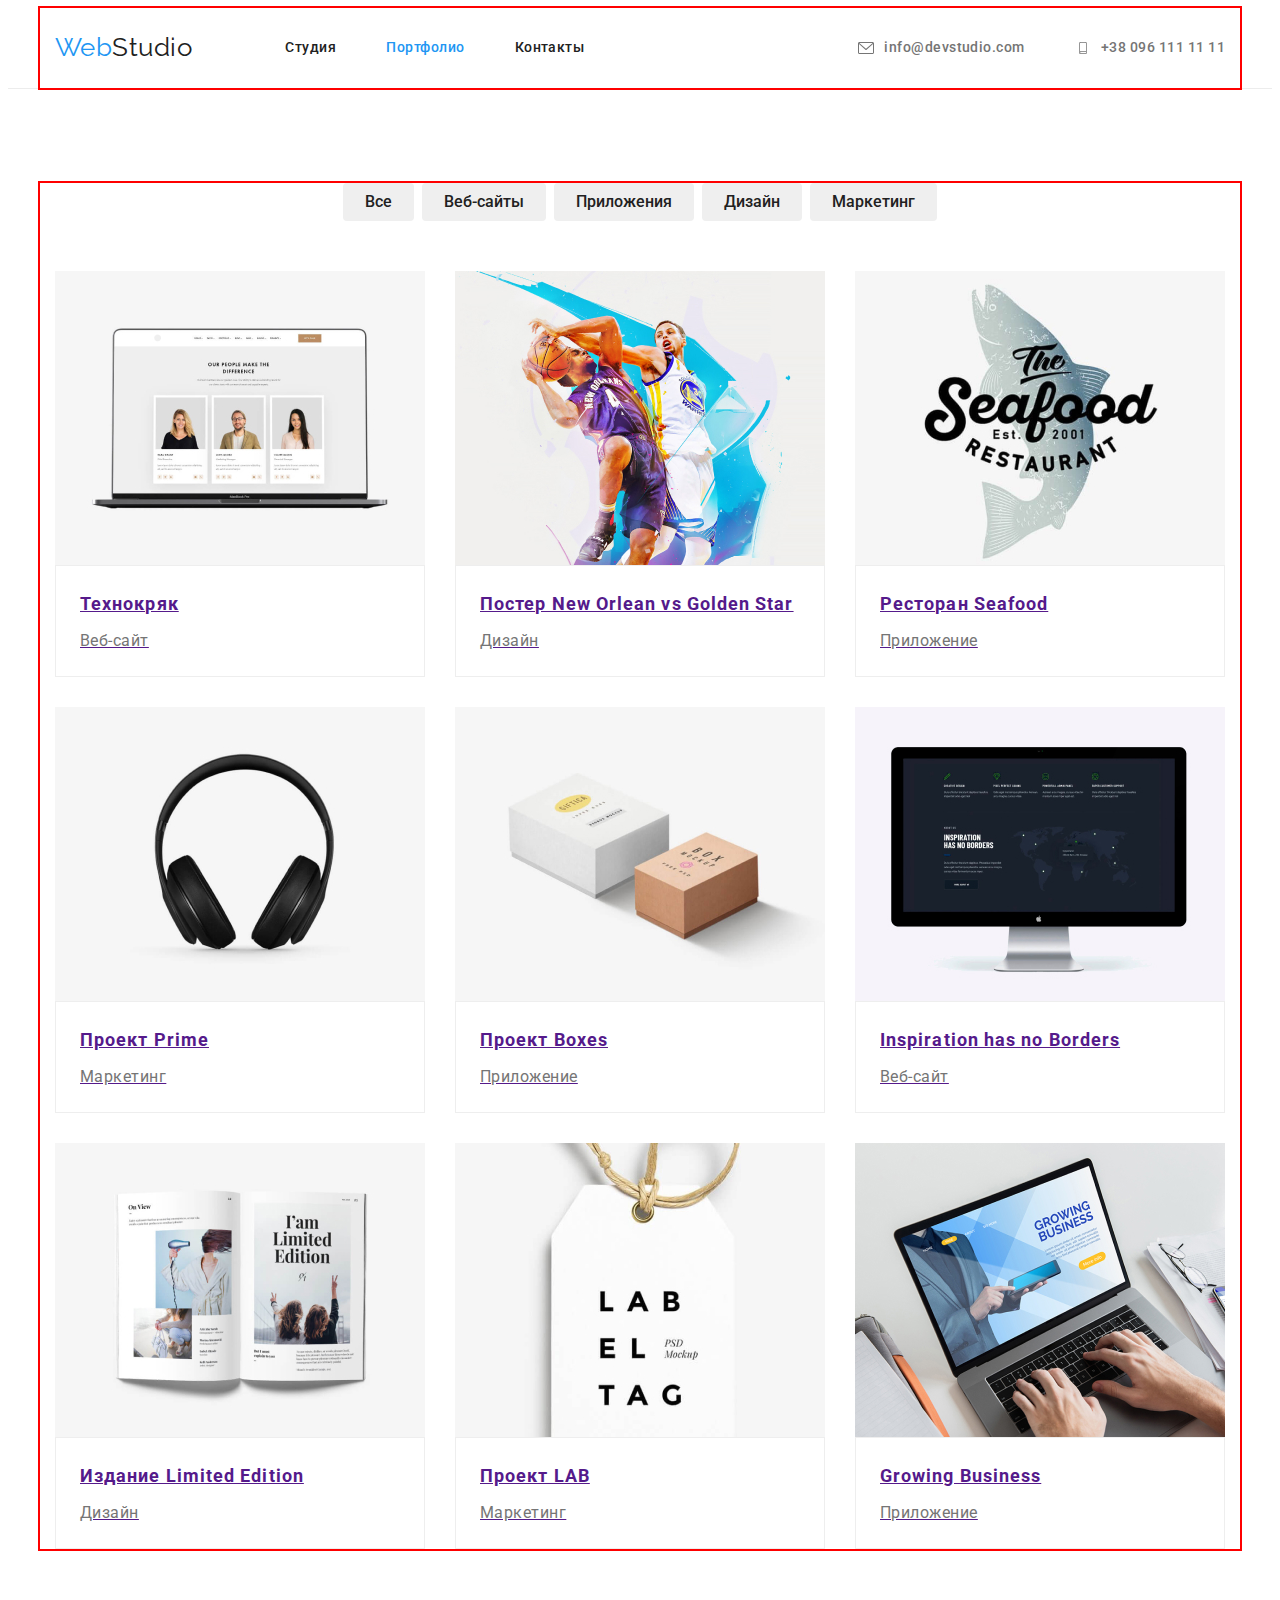
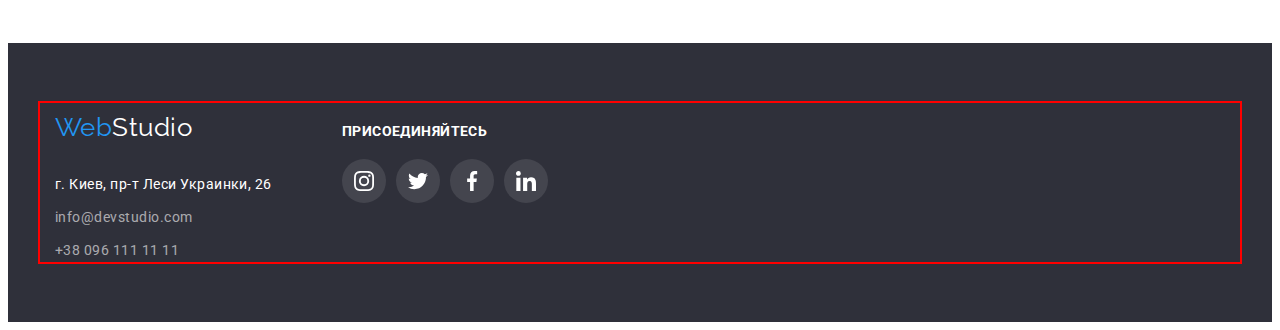
==== commit a7dd8c65: "LP 4 ghfdrb 2" ====
--- a/portfolio.html
+++ b/portfolio.html
@@ -74,92 +74,115 @@
 
           <ul class="portfolio-list list">
             <li class="portfolio-item">
-              <img src="./images/texno.jpg" alt="разработка веб-сайта" width="370" height="294" />
-              <div class="portfolio-about">
-                <h2 class="portfolio-title">Технокряк</h2>
-                <p class="list-about">Веб-сайт</p>
-              </div>
-            </li>
-            <li class="portfolio-item">
-              <img
-                src="./images/neworlean.jpg"
-                alt="разработка дизайна постера"
-                width="370"
-                height="294"
-              />
-              <div class="portfolio-about">
-                <h2 class="portfolio-title">Постер New Orlean vs Golden Star</h2>
-                <p class="list-about">Дизайн</p>
-              </div>
-            </li>
-            <li class="portfolio-item">
-              <img
-                src="./images/seafood.jpg"
-                alt="разработка приложения для ресторана"
-                width="370"
-                height="294"
-              />
-              <div class="portfolio-about">
-                <h2 class="portfolio-title">Ресторан Seafood</h2>
-                <p class="list-about">Приложение</p>
-              </div>
-            </li>
-            <li class="portfolio-item">
-              <img src="./images/prime.jpg" alt="реклама наушников" width="370" height="294" />
-              <div class="portfolio-about">
-                <h2 class="portfolio-title">Проект Prime</h2>
-                <p class="list-about">Маркетинг</p>
-              </div>
-            </li>
-            <li class="portfolio-item">
-              <img src="./images/boxes.jpg" alt="разработка приложений" width="370" height="294" />
-              <div class="portfolio-about">
-                <h2 class="portfolio-title">Проект Boxes</h2>
-                <p class="list-about">Приложение</p>
-              </div>
-            </li>
-            <li class="portfolio-item">
-              <img
-                src="./images/inspiration.jpg"
-                alt="разработка веб-сайта"
-                width="370"
-                height="294"
-              />
-              <div class="portfolio-about">
-                <h2 class="portfolio-title">Inspiration has no Borders</h2>
-                <p class="list-about">Веб-сайт</p>
-              </div>
-            </li>
-            <li class="portfolio-item">
-              <img
-                src="./images/limited.jpg"
-                alt="дизайн для издательства"
-                width="370"
-                height="294"
-              />
-              <div class="portfolio-about">
-                <h2 class="portfolio-title">Издание Limited Edition</h2>
-                <p class="list-about">Дизайн</p>
-              </div>
-            </li>
-            <li class="portfolio-item">
-              <img src="./images/lab.jpg" alt="маркетинг и реклама" width="370" height="294" />
-              <div class="portfolio-about">
-                <h2 class="portfolio-title">Проект LAB</h2>
-                <p class="list-about">Маркетинг</p>
-              </div>
-            </li>
-            <li class="portfolio-item">
-              <img
-                src="./images/growingbusiness.jpg"
-                alt="разработка приложения"
-                width="370"
-                height="294"
-              />
-              <div class="portfolio-about">
-                <h2 class="portfolio-title">Growing Business</h2>
-                <p class="list-about">Приложение</p>
-              </div>
+              <a class="portfolio-link" href="">
+                <img src="./images/texno.jpg" alt="разработка веб-сайта" width="370" height="294" />
+                <div class="portfolio-about">
+                  <h2 class="portfolio-title">Технокряк</h2>
+                  <p class="list-about">Веб-сайт</p>
+                </div>
+              </a>
+            </li>
+            <li class="portfolio-item">
+              <a class="portfolio-link" href="">
+                <img
+                  src="./images/neworlean.jpg"
+                  alt="разработка дизайна постера"
+                  width="370"
+                  height="294"
+                />
+                <div class="portfolio-about">
+                  <h2 class="portfolio-title">Постер New Orlean vs Golden Star</h2>
+                  <p class="list-about">Дизайн</p>
+                </div>
+              </a>
+            </li>
+            <li class="portfolio-item">
+              <a class="portfolio-link" href="">
+                <img
+                  src="./images/seafood.jpg"
+                  alt="разработка приложения для ресторана"
+                  width="370"
+                  height="294"
+                />
+                <div class="portfolio-about">
+                  <h2 class="portfolio-title">Ресторан Seafood</h2>
+                  <p class="list-about">Приложение</p>
+                </div>
+              </a>
+            </li>
+            <li class="portfolio-item">
+              <a class="portfolio-link" href="">
+                <img src="./images/prime.jpg" alt="реклама наушников" width="370" height="294" />
+                <div class="portfolio-about">
+                  <h2 class="portfolio-title">Проект Prime</h2>
+                  <p class="list-about">Маркетинг</p>
+                </div>
+              </a>
+            </li>
+            <li class="portfolio-item">
+              <a class="portfolio-link" href="">
+                <img
+                  src="./images/boxes.jpg"
+                  alt="разработка приложений"
+                  width="370"
+                  height="294"
+                />
+                <div class="portfolio-about">
+                  <h2 class="portfolio-title">Проект Boxes</h2>
+                  <p class="list-about">Приложение</p>
+                </div>
+              </a>
+            </li>
+            <li class="portfolio-item">
+              <a class="portfolio-link" href="">
+                <img
+                  src="./images/inspiration.jpg"
+                  alt="разработка веб-сайта"
+                  width="370"
+                  height="294"
+                />
+                <div class="portfolio-about">
+                  <h2 class="portfolio-title">Inspiration has no Borders</h2>
+                  <p class="list-about">Веб-сайт</p>
+                </div>
+              </a>
+            </li>
+            <li class="portfolio-item">
+              <a class="portfolio-link" href="">
+                <img
+                  src="./images/limited.jpg"
+                  alt="дизайн для издательства"
+                  width="370"
+                  height="294"
+                />
+                <div class="portfolio-about">
+                  <h2 class="portfolio-title">Издание Limited Edition</h2>
+                  <p class="list-about">Дизайн</p>
+                </div>
+              </a>
+            </li>
+            <li class="portfolio-item">
+              <a class="portfolio-link" href="">
+                <img src="./images/lab.jpg" alt="маркетинг и реклама" width="370" height="294" />
+                <div class="portfolio-about">
+                  <h2 class="portfolio-title">Проект LAB</h2>
+                  <p class="list-about">Маркетинг</p>
+                </div>
+              </a>
+            </li>
+            <li class="portfolio-item">
+              <a class="portfolio-link" href="">
+                <img
+                  src="./images/growingbusiness.jpg"
+                  alt="разработка приложения"
+                  width="370"
+                  height="294"
+                />
+                <div class="portfolio-about">
+                  <h2 class="portfolio-title">Growing Business</h2>
+                  <p class="list-about">Приложение</p>
+                </div>
+              </a>
             </li>
           </ul>
         </div>
@@ -169,23 +192,58 @@
     <!--Футер-->
 
     <footer class="footer">
-      <div class="container">
-        <a class="logo link" href="./index.html">
-          <span class="logo-web">Web</span><span class="logo-footer">Studio</span>
-        </a>
-        <address>
-          <ul class="footer-list list">
-            <li class="footer-address">
-              <a class="address link" href="https://goo.gl/maps/EyPAr5aNkVju3ovo6" rel="nofollow"
-                >г. Киев, пр-т Леси Украинки, 26</a
-              >
-            </li>
-            <li class="footer-mailo">
-              <a class="nav link" href="mailto:info@devstudio.com">info@devstudio.com</a>
-            </li>
-            <li><a class="nav link" href="tel:+380961111111">+38 096 111 11 11</a></li>
-          </ul>
-        </address>
+      <div class="container container-footer-first">
+        <div class="footer-first">
+          <a class="logo link logo-footer" href="./index.html">
+            <span class="logo-web">Web</span><span class="logo-footer">Studio</span>
+          </a>
+          <address>
+            <ul class="footer-list list">
+              <li class="footer-address">
+                <a class="address link" href="https://goo.gl/maps/EyPAr5aNkVju3ovo6" rel="nofollow"
+                  >г. Киев, пр-т Леси Украинки, 26</a
+                >
+              </li>
+              <li class="footer-mailo">
+                <a class="nav link" href="mailto:info@devstudio.com">info@devstudio.com</a>
+              </li>
+              <li><a class="nav link" href="tel:+380961111111">+38 096 111 11 11</a></li>
+            </ul>
+          </address>
+        </div>
+        <div class="footer-title-div">
+          <p class="footer-title">ПРИСОЕДИНЯЙТЕСЬ</p>
+          <ul class="list footer-socials-list">
+            <li class="footer-socials-item">
+              <a class="footer-socials-link" href="" aria-label="Инстаграм">
+                <svg class="footer-socials-icons" width="20" height="20">
+                  <use href="./images/symbol-defs.svg#icon-instagram_tiem"></use>
+                </svg>
+              </a>
+            </li>
+            <li class="footer-socials-item">
+              <a class="footer-socials-link" href="" aria-label="Твиттер">
+                <svg class="footer-socials-icons" width="20" height="20">
+                  <use href="./images/symbol-defs.svg#icon-twitter_tiem"></use>
+                </svg>
+              </a>
+            </li>
+            <li class="footer-socials-item">
+              <a class="footer-socials-link" href="" aria-label="Фейсбук">
+                <svg class="footer-socials-icons" width="20" height="20">
+                  <use href="./images/symbol-defs.svg#icon-facebook_tiem"></use>
+                </svg>
+              </a>
+            </li>
+            <li class="footer-socials-item">
+              <a class="footer-socials-link" href="" aria-label="Линкедин">
+                <svg class="footer-socials-icons" width="20" height="20">
+                  <use href="./images/symbol-defs.svg#icon-linkedin_tiem"></use>
+                </svg>
+              </a>
+            </li>
+          </ul>
+        </div>
       </div>
     </footer>
   </body>
--- a/css/styles.css
+++ b/css/styles.css
@@ -221,13 +221,17 @@
   text-align: center;
   padding-top: 200px;
   padding-bottom: 200px;
+  background-color: var(--color-footer);
+  background-size: cover;
+  background-position: center;
+  background-repeat: no-repeat;
 
   max-width: 1600px;
   height: 600px;
   margin-left: auto;
   margin-right: auto;
   background-image: linear-gradient(to right, rgba(47, 48, 58, 0.4), rgba(47, 48, 58, 0.4)),
-    url('./images/hero.jpg');
+    url('../images/hero.jpg');
 }
 
 .hero-tittle {
@@ -486,6 +490,7 @@
 
 .customers-list {
   display: flex;
+  justify-content: center;
 }
 
 .customers-link {
@@ -549,7 +554,6 @@
 .portfolio-button:focus {
   background: var(--accent-color);
   color: var(--body-color);
-  border-radius: 4px;
   box-shadow: 0px 3px 1px rgba(0, 0, 0, 0.1), 0px 1px 2px rgba(0, 0, 0, 0.08),
     0px 2px 2px rgba(0, 0, 0, 0.12);
 }
@@ -566,14 +570,20 @@
   justify-content: center;
 }
 
-.portfolio-item:hover,
+/* .portfolio-item:hover,
 .portfolio-item:focus {
   box-shadow: 0px 1px 1px rgba(0, 0, 0, 0.12), 0px 4px 4px rgba(0, 0, 0, 0.06),
     1px 4px 6px rgba(0, 0, 0, 0.16);
-}
+} */
 
 .portfolio-menu li {
   margin-right: 8px;
+}
+
+.portfolio-link:hover,
+.portfolio-link:focus {
+  box-shadow: 0px 1px 1px rgba(0, 0, 0, 0.12), 0px 4px 4px rgba(0, 0, 0, 0.06),
+    1px 4px 6px rgba(0, 0, 0, 0.16);
 }
 
 .portfolio-menu li:last-child {
@@ -621,6 +631,11 @@
 .portfolio-list li:nth-last-child(-n + 3) {
   margin-bottom: 0;
 }
+
+.portfolio-link {
+  display: block;
+}
+
 /*--------------------- Стилизация футера --------------------------*/
 
 .footer {
@@ -684,7 +699,7 @@
 
 .container-footer-first {
   display: flex;
-  align-items: center;
+  align-items: baseline;
 }
 
 .footer-socials-list {
@@ -721,7 +736,7 @@
 }
 
 .footer-title {
-  padding-bottom: 20px;
+  margin-bottom: 20px;
 }
 
 .footer-socials-item:not(:last-child) {
